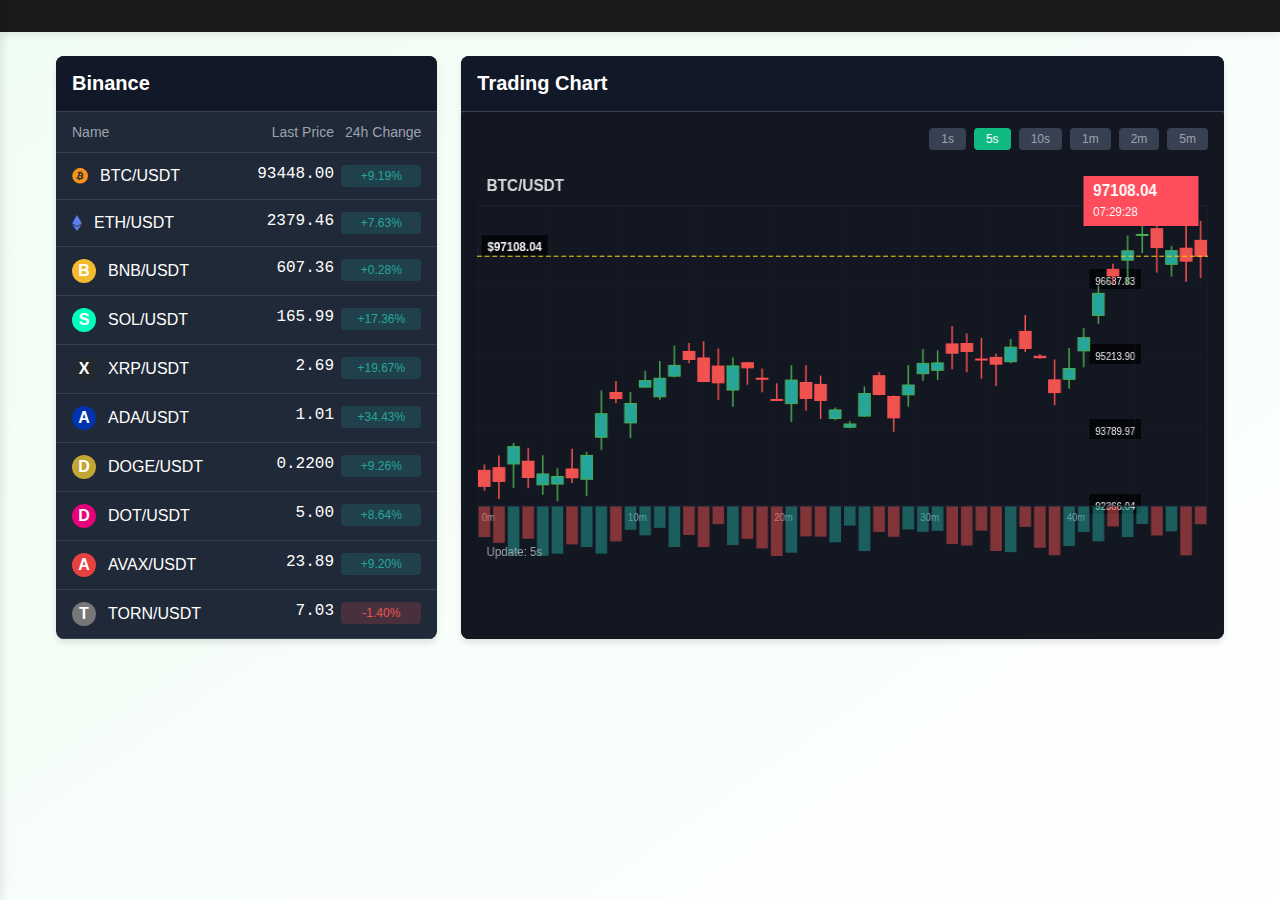
==== trade chart/index.html @ 77dfaa90 "first commit" ====
<!DOCTYPE html>
<html lang="en">
<head>
  <meta charset="UTF-8">
  <meta name="viewport" content="width=device-width, initial-scale=1.0">
  <title>Real-Time Crypto Quotes</title>
  <link rel="stylesheet" href="styles.css">
  <link rel="stylesheet" href="https://cdnjs.cloudflare.com/ajax/libs/font-awesome/6.4.0/css/all.min.css">
</head>
<body>
  <header>
    

      <button class="menu-toggle" id="menuToggle">
        <i class="fa-solid fa-bars"></i>
      </button>
    </div>
  </header>

  <!-- Mobile Sidebar -->
  <div class="mobile-sidebar" id="mobileSidebar">
    <div class="sidebar-header">
      <h2>Exchanges</h2>
    </div>
    <nav class="mobile-nav">
      <ul>
        <li><button class="exchange-btn active" data-exchange="binance">BINANCE</button></li>
        <li><button class="exchange-btn" data-exchange="bybit">BYBIT</button></li>
        <li><button class="exchange-btn" data-exchange="huobi">HUOBI</button></li>
        <li><button class="exchange-btn" data-exchange="coinbase">COINBASE</button></li>
      </ul>
    </nav>
  </div>

  <main class="container">
    <div class="dashboard">
      <div class="crypto-list-container">
        <div class="card">
          <div class="card-header">
            <h2 id="exchangeTitle">Binance</h2>
          </div>
          <div class="crypto-list">
            <div class="crypto-list-header">
              <div>Name</div>
              <div>Last Price</div>
              <div>24h Change</div>
            </div>
            <div id="cryptoListContent" class="crypto-list-content">
              <!-- Crypto items will be added here by JavaScript -->
            </div>
          </div>
        </div>
      </div>

      <div class="trading-chart-container">
        <div class="card">
          <div class="card-header">
            <h2>Trading Chart</h2>
          </div>
          <div class="chart-container">
            <div class="interval-selector">
              <button class="interval-btn" data-interval="1000">1s</button>
              <button class="interval-btn active" data-interval="5000">5s</button>
              <button class="interval-btn" data-interval="10000">10s</button>
              <button class="interval-btn" data-interval="60000">1m</button>
              <button class="interval-btn" data-interval="120000">2m</button>
              <button class="interval-btn" data-interval="300000">5m</button>
            </div>
            <canvas id="tradingChart"></canvas>
          </div>
        </div>
      </div>
    </div>
  </main>

  <div id="overlay" class="overlay"></div>

  <script src="script.js"></script>
</body>
</html>
---- trade chart/styles.css ----
/* Base Styles */
:root {
  --primary-color: #10b981;
  --dark-bg: #1a1a1a;
  --card-bg: #1f2937;
  --card-header-bg: #111827;
  --text-light: #ffffff;
  --text-muted: #9ca3af;
  --border-color: #374151;
  --up-color: #26A69A;
  --down-color: #EF5350;
  --hover-bg: rgba(255, 255, 255, 0.05);
  --chart-bg: #131722;
  --chart-grid: #1c2030;
  --chart-text: #D9D9D9;
  --chart-highlight: #FFD700;
  --current-price-box: #ff4d5b;
}

* {
  margin: 0;
  padding: 0;
  box-sizing: border-box;
}

body {
  font-family: 'Segoe UI', Tahoma, Geneva, Verdana, sans-serif;
  background: linear-gradient(to bottom right, #f0fdf4, #ffffff);
  color: #333;
  min-height: 100vh;
}

.container {
  width: 100%;
  max-width: 1200px;
  margin: 0 auto;
  padding: 0 1rem;
}

/* Header Styles */
header {
  background-color: var(--dark-bg);
  color: var(--text-light);
  padding: 1rem 0;
  box-shadow: 0 2px 10px rgba(0, 0, 0, 0.1);
}

header .container {
  display: flex;
  justify-content: space-between;
  align-items: center;
}

.logo {
  display: flex;
  align-items: center;
  gap: 0.5rem;
}

.logo i {
  font-size: 1.5rem;
}

.logo h1 {
  font-size: 1.25rem;
  font-weight: 700;
}

nav ul {
  display: flex;
  list-style: none;
  gap: 1.5rem;
}

.exchange-btn {
  background: none;
  border: none;
  color: var(--text-light);
  cursor: pointer;
  font-size: 0.9rem;
  padding: 0.25rem 0.5rem;
  transition: all 0.3s ease;
}

.exchange-btn.active {
  border-bottom: 2px solid var(--primary-color);
  color: var(--primary-color);
}

.menu-toggle {
  display: none;
  background: none;
  border: none;
  color: var(--text-light);
  font-size: 1.25rem;
  cursor: pointer;
}

/* Mobile Sidebar */
.mobile-sidebar {
  position: fixed;
  top: 0;
  left: -250px;
  width: 250px;
  height: 100%;
  background-color: var(--dark-bg);
  z-index: 1000;
  transition: left 0.3s ease;
  box-shadow: 2px 0 10px rgba(0, 0, 0, 0.1);
}

.mobile-sidebar.active {
  left: 0;
}

.sidebar-header {
  padding: 1rem;
  border-bottom: 1px solid var(--border-color);
}

.sidebar-header h2 {
  font-size: 1.25rem;
  color: var(--text-light);
}

.mobile-nav ul {
  display: flex;
  flex-direction: column;
  padding: 1rem;
  gap: 1rem;
}

.mobile-nav .exchange-btn {
  text-align: left;
  padding: 0.5rem 0;
}

.overlay {
  position: fixed;
  top: 0;
  left: 0;
  width: 100%;
  height: 100%;
  background-color: rgba(0, 0, 0, 0.5);
  z-index: 999;
  display: none;
}

.overlay.active {
  display: block;
}

/* Dashboard Layout */
.dashboard {
  display: flex;
  flex-wrap: wrap;
  gap: 1.5rem;
  margin: 1.5rem 0;
}

.crypto-list-container {
  flex: 1;
  min-width: 300px;
}

.trading-chart-container {
  flex: 2;
  min-width: 500px;
}

/* Card Styles */
.card {
  background-color: var(--card-bg);
  border-radius: 0.5rem;
  overflow: hidden;
  box-shadow: 0 4px 6px rgba(0, 0, 0, 0.1);
  height: 100%;
  display: flex;
  flex-direction: column;
}

.card-header {
  background-color: var(--card-header-bg);
  padding: 1rem;
  border-bottom: 1px solid var(--border-color);
}

.card-header h2 {
  color: var(--text-light);
  font-size: 1.25rem;
  font-weight: 600;
}

/* Crypto List Styles */
.crypto-list {
  display: flex;
  flex-direction: column;
  height: 100%;
  overflow: hidden;
}

.crypto-list-header {
  display: grid;
  grid-template-columns: 2fr 1fr 1fr;
  padding: 0.75rem 1rem;
  color: var(--text-muted);
  font-size: 0.875rem;
  border-bottom: 1px solid var(--border-color);
}

.crypto-list-header div:nth-child(2),
.crypto-list-header div:nth-child(3) {
  text-align: right;
}

.crypto-list-content {
  overflow-y: auto;
  max-height: calc(100vh - 300px);
}

.crypto-item {
  display: grid;
  grid-template-columns: 2fr 1fr 1fr;
  padding: 0.75rem 1rem;
  border-bottom: 1px solid var(--border-color);
  color: var(--text-light);
  transition: background-color 0.3s ease;
}

.crypto-item:hover {
  background-color: var(--hover-bg);
}

.crypto-name {
  display: flex;
  align-items: center;
  gap: 0.75rem;
}

.crypto-icon {
  width: 24px;
  height: 24px;
  border-radius: 50%;
  display: flex;
  align-items: center;
  justify-content: center;
  color: white;
  font-weight: bold;
}

.crypto-symbol {
  font-weight: 500;
}

.crypto-price {
  text-align: right;
  font-family: 'Courier New', monospace;
}

.crypto-change {
  text-align: right;
}

.change-badge {
  display: inline-block;
  min-width: 80px;
  padding: 0.25rem 0.5rem;
  border-radius: 0.25rem;
  font-size: 0.75rem;
  font-weight: 500;
  text-align: center;
}

.change-up {
  background-color: rgba(38, 166, 154, 0.2);
  color: var(--up-color);
}

.change-down {
  background-color: rgba(239, 83, 80, 0.2);
  color: var(--down-color);
}

/* Price Animation */
.price-up {
  animation: flash-green 1s;
}

.price-down {
  animation: flash-red 1s;
}

@keyframes flash-green {
  0% { background-color: rgba(38, 166, 154, 0.2); }
  100% { background-color: transparent; }
}

@keyframes flash-red {
  0% { background-color: rgba(239, 83, 80, 0.2); }
  100% { background-color: transparent; }
}

/* Chart Styles */
.chart-container {
  padding: 1rem;
  height: 100%;
  background-color: var(--chart-bg);
  border-radius: 0.25rem;
}

.interval-selector {
  display: flex;
  justify-content: flex-end;
  gap: 0.5rem;
  margin-bottom: 1rem;
}

.interval-btn {
  padding: 0.25rem 0.75rem;
  font-size: 0.75rem;
  border-radius: 0.25rem;
  border: none;
  background-color: #374151;
  color: var(--text-muted);
  cursor: pointer;
  transition: all 0.3s ease;
}

.interval-btn.active {
  background-color: var(--primary-color);
  color: white;
}

.interval-btn:hover:not(.active) {
  background-color: #4B5563;
}

#tradingChart {
  width: 100%;
  height: 400px;
  border-radius: 0.25rem;
  box-shadow: 0 4px 6px rgba(0, 0, 0, 0.1);
}

/* Custom Scrollbar */
::-webkit-scrollbar {
  width: 8px;
}

::-webkit-scrollbar-track {
  background: #1a1a1a;
}

::-webkit-scrollbar-thumb {
  background: #333;
  border-radius: 4px;
}

::-webkit-scrollbar-thumb:hover {
  background: #444;
}

/* Responsive Styles */
@media (max-width: 768px) {
  .desktop-nav {
    display: none;
  }

  .menu-toggle {
    display: block;
  }

  .dashboard {
    flex-direction: column;
  }

  .crypto-list-container,
  .trading-chart-container {
    width: 100%;
    min-width: 100%;
  }

  .crypto-list-content {
    max-height: 300px;
  }

  #tradingChart {
    height: 300px;
  }
}

@media (max-width: 480px) {
  .crypto-list-header,
  .crypto-item {
    grid-template-columns: 1.5fr 1fr 1fr;
  }

  .crypto-name {
    gap: 0.5rem;
  }

  .change-badge {
    min-width: 60px;
    font-size: 0.7rem;
  }

  .interval-selector {
    flex-wrap: wrap;
  }
}
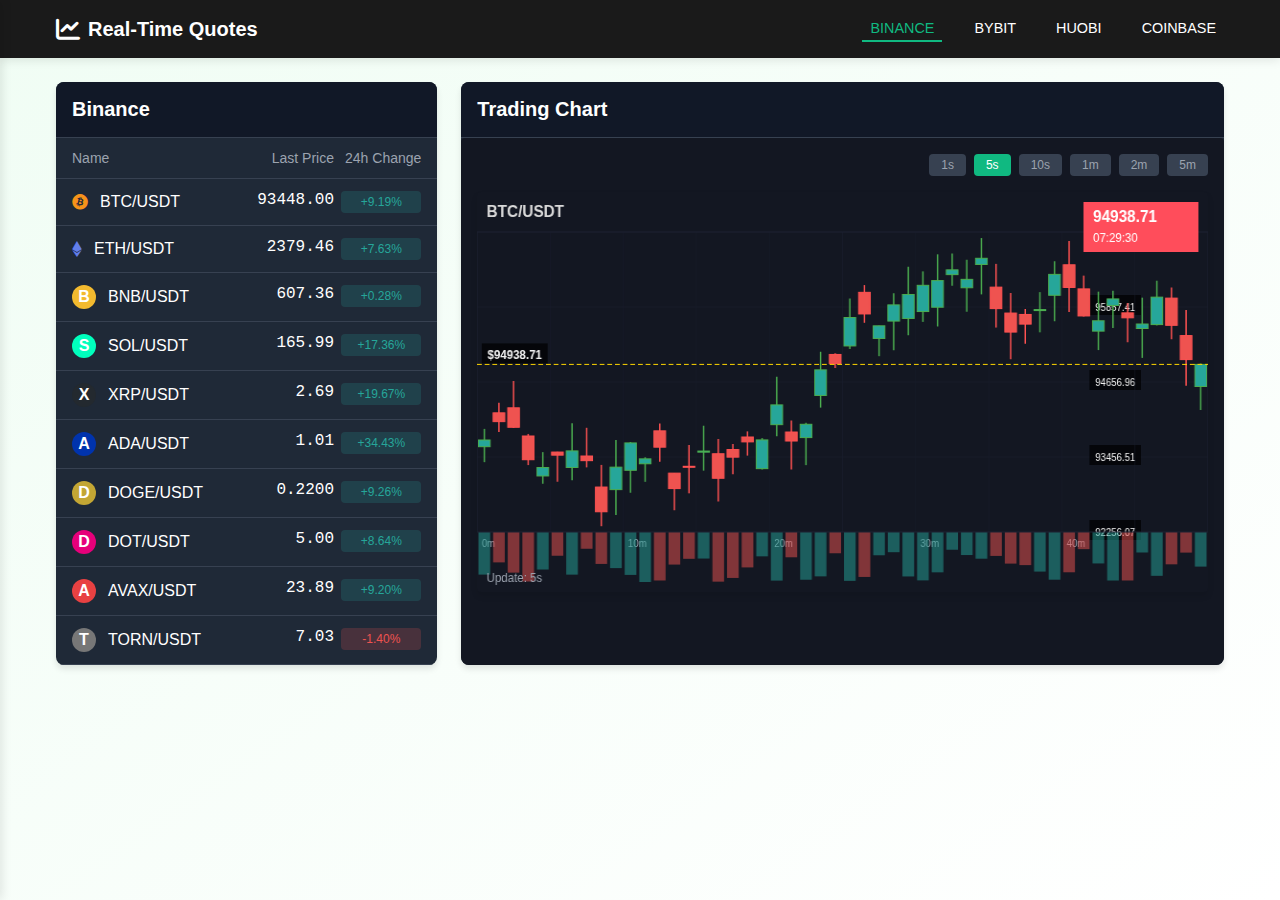
==== commit 81040918: "Update index.html" ====
--- a/trade chart/index.html
+++ b/trade chart/index.html
@@ -9,8 +9,19 @@
 </head>
 <body>
   <header>
-    
-
+    <div class="container">
+      <div class="logo">
+        <i class="fa-solid fa-chart-line"></i>
+        <h1>Real-Time Quotes</h1>
+      </div>
+      <nav class="desktop-nav">
+        <ul>
+          <li><button class="exchange-btn active" data-exchange="binance">BINANCE</button></li>
+          <li><button class="exchange-btn" data-exchange="bybit">BYBIT</button></li>
+          <li><button class="exchange-btn" data-exchange="huobi">HUOBI</button></li>
+          <li><button class="exchange-btn" data-exchange="coinbase">COINBASE</button></li>
+        </ul>
+      </nav>
       <button class="menu-toggle" id="menuToggle">
         <i class="fa-solid fa-bars"></i>
       </button>
@@ -77,4 +88,4 @@
 
   <script src="script.js"></script>
 </body>
-</html>+</html>
